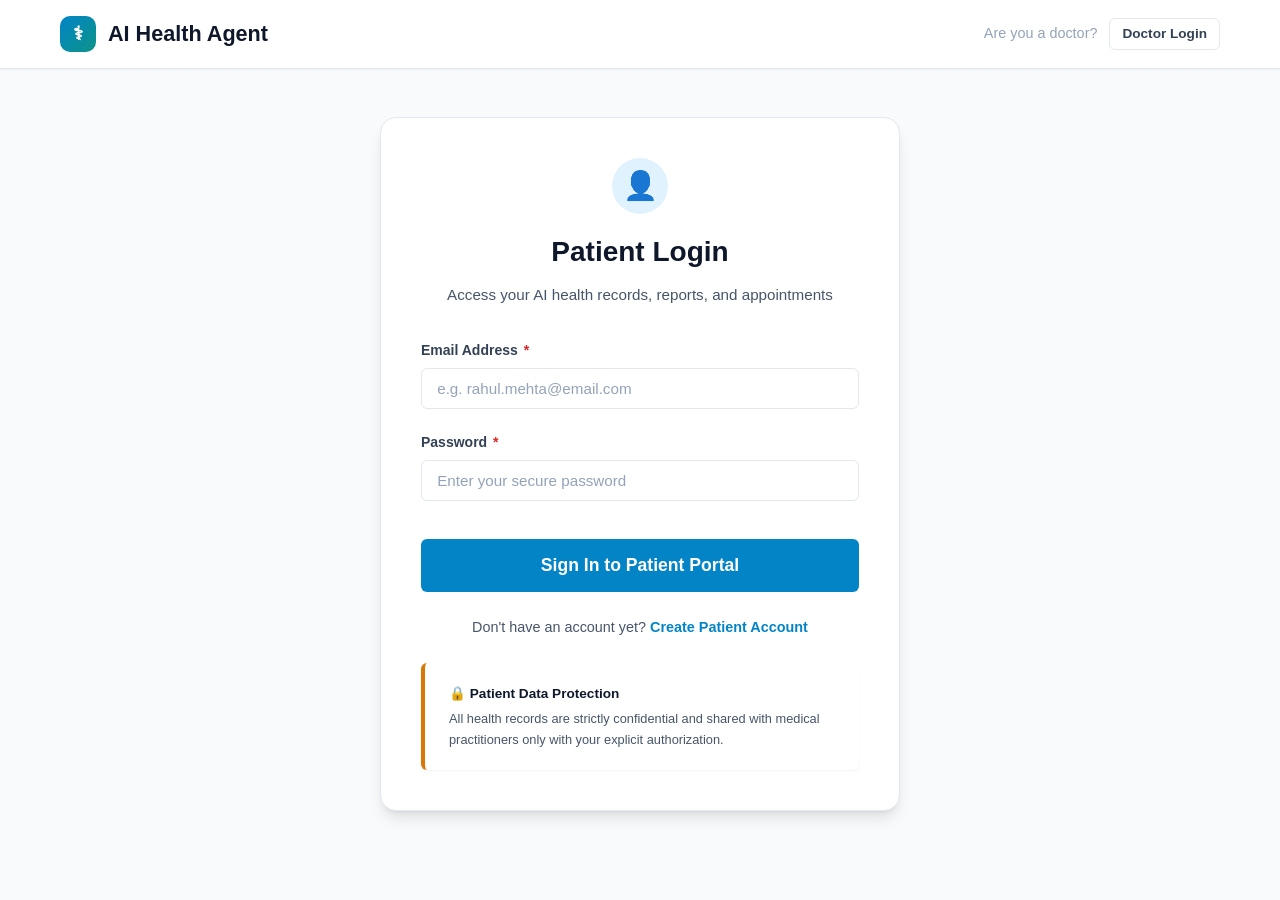
==== frontend/appointments.html @ 98cfba6a "Initial commit: Complete AI Health Agent with DigiLocker verification, Oracle SQL schema, Flask back" ====
<!DOCTYPE html>
<html lang="en">
<head>
  <meta charset="UTF-8">
  <meta name="viewport" content="width=device-width, initial-scale=1.0">
  <title>Appointments — AI Health Agent</title>
  <link rel="stylesheet" href="css/style.css">
  <link rel="stylesheet" href="css/dashboard.css">
  <link rel="stylesheet" href="css/forms.css">
</head>
<body>

  <header class="navbar">
    <div class="container nav-content">
      <a href="index.html" class="brand-logo">
        <div class="logo-icon">⚕</div>
        <span>AI Health Agent</span>
      </a>
      <nav>
        <ul class="nav-links">
          <li><a href="index.html" class="nav-link">Home</a></li>
          <li><a href="health-chat.html" class="nav-link">AI Health Chat</a></li>
          <li><a href="report-analysis.html" class="nav-link">Report Analysis</a></li>
          <li><a href="doctor-search.html" class="nav-link">Find Doctors</a></li>
          <li><a href="medicine-search.html" class="nav-link">Medicines</a></li>
        </ul>
      </nav>
      <div class="nav-actions" id="nav-actions">
        <!-- Rendered by auth.js -->
      </div>
    </div>
  </header>

  <main class="container" style="padding: 2.5rem 1.25rem; max-width:960px;">
    <div style="display:flex; justify-content:space-between; align-items:center; margin-bottom:2rem; flex-wrap:wrap; gap:1rem;">
      <div>
        <h1 style="font-size:2.25rem; font-weight:800; color:var(--dark);">
          My Medical Appointments
        </h1>
        <p style="color:var(--slate-600); font-size:1rem;">
          Track scheduled visits, statuses, and clinical notes
        </p>
      </div>
      <a href="doctor-search.html" class="btn btn-primary">
        + Book New Appointment
      </a>
    </div>

    <div class="panel">
      <div id="my-appointments-container">
        <p style="text-align:center; padding:2rem; color:var(--slate-400);">Loading your appointments...</p>
      </div>
    </div>
  </main>

  <script src="js/auth.js"></script>
  <script src="js/appointments.js"></script>
  <script>
    document.addEventListener("DOMContentLoaded", () => {
      if (!Auth.isAuthenticated()) {
        window.location.href = "patient-login.html";
        return;
      }
      Appointments.loadMyAppointments();
    });
  </script>
</body>
</html>
---- frontend/css/style.css ----
/* =============================================================================
   AI HEALTH AGENT — CORE DESIGN SYSTEM (style.css)
   Clean, accessible, medical-grade styling with responsive typography & colors
   ============================================================================= */

:root {
  --primary: #0284c7;         /* Clinical Blue */
  --primary-hover: #0369a1;
  --primary-light: #e0f2fe;
  --secondary: #0d9488;       /* Medical Teal */
  --secondary-hover: #0f766e;
  --secondary-light: #ccfbf1;
  --dark: #0f172a;            /* Slate Dark */
  --slate-700: #334155;
  --slate-600: #475569;
  --slate-400: #94a3b8;
  --slate-200: #e2e8f0;
  --slate-100: #f1f5f9;
  --slate-50: #f8fafc;
  --white: #ffffff;

  /* Status Colors */
  --success: #16a34a;
  --success-light: #dcfce7;
  --warning: #d97706;
  --warning-light: #fef3c7;
  --danger: #dc2626;          /* Emergency Red */
  --danger-light: #fee2e2;
  --info: #2563eb;
  --info-light: #dbeafe;

  /* DigiLocker Official Accent */
  --digilocker-blue: #003366;
  --digilocker-orange: #f26522;

  /* Fonts & Shadows */
  --font-main: -apple-system, BlinkMacSystemFont, "Segoe UI", Roboto, "Helvetica Neue", Arial, sans-serif;
  --shadow-sm: 0 1px 2px 0 rgb(0 0 0 / 0.05);
  --shadow-md: 0 4px 6px -1px rgb(0 0 0 / 0.1), 0 2px 4px -2px rgb(0 0 0 / 0.1);
  --shadow-lg: 0 10px 15px -3px rgb(0 0 0 / 0.1), 0 4px 6px -4px rgb(0 0 0 / 0.1);
  --radius-sm: 6px;
  --radius-md: 10px;
  --radius-lg: 16px;
  --radius-full: 9999px;
  --transition: all 0.2s ease-in-out;
}

*, *::before, *::after {
  box-sizing: border-box;
  margin: 0;
  padding: 0;
}

html {
  font-size: 16px;
  scroll-behavior: smooth;
}

body {
  font-family: var(--font-main);
  background-color: var(--slate-50);
  color: var(--slate-700);
  line-height: 1.6;
  min-height: 100vh;
  display: flex;
  flex-direction: column;
}

a {
  color: var(--primary);
  text-decoration: none;
  transition: var(--transition);
}
a:hover {
  color: var(--primary-hover);
  text-decoration: underline;
}

/* Container */
.container {
  width: 100%;
  max-width: 1200px;
  margin: 0 auto;
  padding: 0 1.25rem;
}

/* Top Emergency Notification Banner */
.emergency-banner {
  background-color: var(--danger);
  color: var(--white);
  padding: 0.6rem 1rem;
  font-size: 0.875rem;
  font-weight: 600;
  text-align: center;
  display: flex;
  align-items: center;
  justify-content: center;
  gap: 0.5rem;
}

/* Navbar */
.navbar {
  background-color: var(--white);
  border-bottom: 1px solid var(--slate-200);
  position: sticky;
  top: 0;
  z-index: 100;
  box-shadow: var(--shadow-sm);
}
.nav-content {
  display: flex;
  align-items: center;
  justify-content: space-between;
  height: 4.25rem;
}
.brand-logo {
  display: flex;
  align-items: center;
  gap: 0.75rem;
  font-size: 1.35rem;
  font-weight: 700;
  color: var(--dark);
  text-decoration: none;
}
.brand-logo:hover {
  text-decoration: none;
}
.logo-icon {
  width: 2.25rem;
  height: 2.25rem;
  background: linear-gradient(135deg, var(--primary), var(--secondary));
  color: var(--white);
  border-radius: var(--radius-md);
  display: flex;
  align-items: center;
  justify-content: center;
  font-size: 1.2rem;
  font-weight: 800;
}
.nav-links {
  display: flex;
  align-items: center;
  list-style: none;
  gap: 1.5rem;
}
.nav-link {
  color: var(--slate-600);
  font-weight: 500;
  font-size: 0.95rem;
  padding: 0.5rem 0.75rem;
  border-radius: var(--radius-sm);
}
.nav-link:hover, .nav-link.active {
  color: var(--primary);
  background-color: var(--primary-light);
  text-decoration: none;
}
.nav-actions {
  display: flex;
  align-items: center;
  gap: 0.75rem;
}

/* Mobile Toggle */
.mobile-toggle {
  display: none;
  background: none;
  border: none;
  font-size: 1.5rem;
  color: var(--dark);
  cursor: pointer;
}

/* Buttons */
.btn {
  display: inline-flex;
  align-items: center;
  justify-content: center;
  gap: 0.5rem;
  padding: 0.6rem 1.25rem;
  font-size: 0.95rem;
  font-weight: 600;
  border-radius: var(--radius-sm);
  border: 1px solid transparent;
  cursor: pointer;
  transition: var(--transition);
  text-decoration: none;
  line-height: 1.4;
}
.btn:hover {
  text-decoration: none;
}
.btn-primary {
  background-color: var(--primary);
  color: var(--white);
}
.btn-primary:hover {
  background-color: var(--primary-hover);
  color: var(--white);
}
.btn-secondary {
  background-color: var(--secondary);
  color: var(--white);
}
.btn-secondary:hover {
  background-color: var(--secondary-hover);
  color: var(--white);
}
.btn-outline {
  border-color: var(--slate-200);
  background-color: var(--white);
  color: var(--slate-700);
}
.btn-outline:hover {
  background-color: var(--slate-100);
  border-color: var(--slate-400);
}
.btn-outline-primary {
  border-color: var(--primary);
  color: var(--primary);
  background: transparent;
}
.btn-outline-primary:hover {
  background-color: var(--primary-light);
}
.btn-danger {
  background-color: var(--danger);
  color: var(--white);
}
.btn-danger:hover {
  background-color: #b91c1c;
}
.btn-sm {
  padding: 0.35rem 0.75rem;
  font-size: 0.85rem;
}
.btn-lg {
  padding: 0.85rem 1.75rem;
  font-size: 1.1rem;
}
.btn-block {
  width: 100%;
}

/* Hero Section */
.hero-section {
  padding: 4.5rem 0 3.5rem;
  background: linear-gradient(180deg, #f0f9ff 0%, var(--slate-50) 100%);
  text-align: center;
}
.hero-badge {
  display: inline-flex;
  align-items: center;
  gap: 0.5rem;
  background-color: var(--primary-light);
  color: var(--primary-hover);
  padding: 0.35rem 0.9rem;
  border-radius: var(--radius-full);
  font-size: 0.85rem;
  font-weight: 600;
  margin-bottom: 1.25rem;
}
.hero-title {
  font-size: 2.85rem;
  font-weight: 800;
  color: var(--dark);
  line-height: 1.2;
  margin-bottom: 1.25rem;
  letter-spacing: -0.02em;
}
.hero-title span {
  background: linear-gradient(135deg, var(--primary), var(--secondary));
  -webkit-background-clip: text;
  -webkit-text-fill-color: transparent;
}
.hero-subtitle {
  font-size: 1.2rem;
  color: var(--slate-600);
  max-width: 720px;
  margin: 0 auto 2.25rem;
}
.hero-ctas {
  display: flex;
  align-items: center;
  justify-content: center;
  gap: 1rem;
  flex-wrap: wrap;
}

/* Features Grid */
.features-section {
  padding: 4rem 0;
}
.section-header {
  text-align: center;
  max-width: 650px;
  margin: 0 auto 3rem;
}
.section-tag {
  color: var(--primary);
  font-weight: 700;
  font-size: 0.85rem;
  text-transform: uppercase;
  letter-spacing: 0.05em;
  margin-bottom: 0.5rem;
}
.section-title {
  font-size: 2.1rem;
  font-weight: 800;
  color: var(--dark);
  margin-bottom: 0.75rem;
}
.section-desc {
  color: var(--slate-600);
  font-size: 1.05rem;
}

.features-grid {
  display: grid;
  grid-template-columns: repeat(auto-fit, minmax(280px, 1fr));
  gap: 1.75rem;
}
.feature-card {
  background-color: var(--white);
  padding: 2rem;
  border-radius: var(--radius-lg);
  border: 1px solid var(--slate-200);
  box-shadow: var(--shadow-sm);
  transition: var(--transition);
}
.feature-card:hover {
  transform: translateY(-4px);
  box-shadow: var(--shadow-lg);
  border-color: var(--primary-light);
}
.feature-icon-wrapper {
  width: 3.5rem;
  height: 3.5rem;
  border-radius: var(--radius-md);
  display: flex;
  align-items: center;
  justify-content: center;
  font-size: 1.75rem;
  margin-bottom: 1.25rem;
}
.icon-blue { background-color: var(--primary-light); color: var(--primary); }
.icon-teal { background-color: var(--secondary-light); color: var(--secondary); }
.icon-amber { background-color: var(--warning-light); color: var(--warning); }
.icon-purple { background-color: #f3e8ff; color: #9333ea; }
.feature-title {
  font-size: 1.25rem;
  font-weight: 700;
  color: var(--dark);
  margin-bottom: 0.5rem;
}
.feature-desc {
  color: var(--slate-600);
  font-size: 0.95rem;
  line-height: 1.5;
}

/* Verification Banner Card */
.verification-spotlight {
  background: linear-gradient(135deg, #002b49 0%, #004d7a 100%);
  color: var(--white);
  border-radius: var(--radius-lg);
  padding: 3rem;
  margin: 3rem 0;
  display: flex;
  align-items: center;
  justify-content: space-between;
  gap: 2rem;
}
.spotlight-content {
  max-width: 650px;
}
.spotlight-badge {
  display: inline-flex;
  align-items: center;
  gap: 0.5rem;
  background-color: rgba(255, 255, 255, 0.15);
  color: #fed7aa;
  padding: 0.25rem 0.75rem;
  border-radius: var(--radius-full);
  font-size: 0.85rem;
  font-weight: 600;
  margin-bottom: 1rem;
}
.spotlight-title {
  font-size: 2rem;
  font-weight: 800;
  margin-bottom: 0.75rem;
}
.spotlight-desc {
  font-size: 1.05rem;
  color: #e2e8f0;
  line-height: 1.6;
}

/* Badges */
.badge {
  display: inline-flex;
  align-items: center;
  gap: 0.35rem;
  padding: 0.25rem 0.65rem;
  border-radius: var(--radius-full);
  font-size: 0.75rem;
  font-weight: 700;
  text-transform: uppercase;
  letter-spacing: 0.03em;
}
.badge-verified { background-color: var(--success-light); color: var(--success); }
.badge-pending { background-color: var(--warning-light); color: var(--warning); }
.badge-review { background-color: var(--info-light); color: var(--info); }
.badge-rejected { background-color: var(--danger-light); color: var(--danger); }
.badge-demo { background-color: #fef08a; color: #854d0e; }

/* Disclaimer Card */
.disclaimer-card {
  background-color: var(--white);
  border-left: 4px solid var(--warning);
  padding: 1.25rem 1.5rem;
  border-radius: var(--radius-sm);
  margin: 2rem 0;
  box-shadow: var(--shadow-sm);
}
.disclaimer-title {
  font-size: 1rem;
  font-weight: 700;
  color: var(--dark);
  margin-bottom: 0.25rem;
  display: flex;
  align-items: center;
  gap: 0.5rem;
}
.disclaimer-text {
  font-size: 0.875rem;
  color: var(--slate-600);
}

/* Footer */
.footer {
  margin-top: auto;
  background-color: var(--dark);
  color: var(--slate-400);
  padding: 3rem 0 1.5rem;
  border-top: 1px solid var(--slate-700);
  font-size: 0.9rem;
}
.footer-grid {
  display: grid;
  grid-template-columns: 2fr repeat(3, 1fr);
  gap: 2.5rem;
  margin-bottom: 2.5rem;
}
.footer-brand {
  color: var(--white);
  font-weight: 700;
  font-size: 1.25rem;
  margin-bottom: 0.75rem;
  display: flex;
  align-items: center;
  gap: 0.5rem;
}
.footer-text {
  font-size: 0.875rem;
  line-height: 1.6;
  max-width: 320px;
}
.footer-col-title {
  color: var(--white);
  font-weight: 600;
  font-size: 0.95rem;
  margin-bottom: 1rem;
}
.footer-links {
  list-style: none;
  display: flex;
  flex-direction: column;
  gap: 0.5rem;
}
.footer-links a {
  color: var(--slate-400);
}
.footer-links a:hover {
  color: var(--white);
  text-decoration: none;
}
.footer-bottom {
  border-top: 1px solid rgba(255, 255, 255, 0.1);
  padding-top: 1.5rem;
  display: flex;
  justify-content: space-between;
  align-items: center;
  font-size: 0.8rem;
}

/* Mobile Responsive */
@media (max-width: 900px) {
  .hero-title { font-size: 2.2rem; }
  .verification-spotlight { flex-direction: column; text-align: center; padding: 2rem; }
  .footer-grid { grid-template-columns: 1fr 1fr; }
  .nav-links { display: none; }
  .mobile-toggle { display: block; }
}
@media (max-width: 600px) {
  .hero-title { font-size: 1.85rem; }
  .footer-grid { grid-template-columns: 1fr; gap: 1.5rem; }
  .footer-bottom { flex-direction: column; gap: 0.75rem; text-align: center; }
}
---- frontend/css/dashboard.css ----
/* =============================================================================
   AI HEALTH AGENT — DASHBOARD DESIGN (dashboard.css)
   ============================================================================= */

.dashboard-layout {
  display: flex;
  min-height: calc(100vh - 4.25rem - 60px);
}

/* Dashboard Sidebar */
.dashboard-sidebar {
  width: 260px;
  background-color: var(--white);
  border-right: 1px solid var(--slate-200);
  padding: 1.5rem 0.75rem;
  display: flex;
  flex-direction: column;
  flex-shrink: 0;
}
.sidebar-user {
  padding: 0 0.75rem 1.25rem;
  margin-bottom: 1rem;
  border-bottom: 1px solid var(--slate-200);
}
.sidebar-user-name {
  font-weight: 700;
  font-size: 1rem;
  color: var(--dark);
}
.sidebar-user-role {
  font-size: 0.8rem;
  color: var(--slate-400);
  margin-top: 0.15rem;
  display: flex;
  align-items: center;
  gap: 0.35rem;
}

.sidebar-nav {
  list-style: none;
  display: flex;
  flex-direction: column;
  gap: 0.35rem;
  flex-grow: 1;
}
.sidebar-link {
  display: flex;
  align-items: center;
  gap: 0.75rem;
  padding: 0.7rem 0.85rem;
  color: var(--slate-600);
  border-radius: var(--radius-sm);
  font-size: 0.925rem;
  font-weight: 500;
  cursor: pointer;
  transition: var(--transition);
  text-decoration: none;
}
.sidebar-link:hover {
  background-color: var(--slate-100);
  color: var(--primary);
  text-decoration: none;
}
.sidebar-link.active {
  background-color: var(--primary-light);
  color: var(--primary);
  font-weight: 600;
}
.sidebar-icon {
  font-size: 1.2rem;
  width: 1.5rem;
  text-align: center;
}

/* Main Dashboard Content Area */
.dashboard-main {
  flex-grow: 1;
  padding: 2rem 2.25rem;
  background-color: var(--slate-50);
  overflow-y: auto;
}
.dashboard-header {
  display: flex;
  align-items: center;
  justify-content: space-between;
  margin-bottom: 2rem;
  flex-wrap: wrap;
  gap: 1rem;
}
.dashboard-title {
  font-size: 1.75rem;
  font-weight: 800;
  color: var(--dark);
}
.dashboard-subtitle {
  color: var(--slate-600);
  font-size: 0.95rem;
  margin-top: 0.2rem;
}

/* Dashboard Tabs */
.dashboard-tab-content {
  display: none;
}
.dashboard-tab-content.active {
  display: block;
  animation: fadeIn 0.25s ease-in;
}

@keyframes fadeIn {
  from { opacity: 0; transform: translateY(4px); }
  to { opacity: 1; transform: translateY(0); }
}

/* Stat Cards */
.stats-grid {
  display: grid;
  grid-template-columns: repeat(auto-fit, minmax(220px, 1fr));
  gap: 1.25rem;
  margin-bottom: 2rem;
}
.stat-card {
  background: var(--white);
  padding: 1.35rem 1.5rem;
  border-radius: var(--radius-md);
  border: 1px solid var(--slate-200);
  box-shadow: var(--shadow-sm);
  display: flex;
  align-items: center;
  justify-content: space-between;
}
.stat-label {
  font-size: 0.825rem;
  color: var(--slate-400);
  font-weight: 600;
  text-transform: uppercase;
  letter-spacing: 0.04em;
  margin-bottom: 0.25rem;
}
.stat-value {
  font-size: 1.75rem;
  font-weight: 800;
  color: var(--dark);
}
.stat-icon {
  width: 3rem;
  height: 3rem;
  border-radius: var(--radius-md);
  display: flex;
  align-items: center;
  justify-content: center;
  font-size: 1.5rem;
}

/* Cards & Panels */
.panel {
  background: var(--white);
  border-radius: var(--radius-md);
  border: 1px solid var(--slate-200);
  box-shadow: var(--shadow-sm);
  padding: 1.75rem;
  margin-bottom: 1.75rem;
}
.panel-header {
  display: flex;
  align-items: center;
  justify-content: space-between;
  margin-bottom: 1.25rem;
  border-bottom: 1px solid var(--slate-100);
  padding-bottom: 0.85rem;
}
.panel-title {
  font-size: 1.2rem;
  font-weight: 700;
  color: var(--dark);
  display: flex;
  align-items: center;
  gap: 0.5rem;
}

/* Tables */
.table-responsive {
  width: 100%;
  overflow-x: auto;
}
.data-table {
  width: 100%;
  border-collapse: collapse;
  text-align: left;
  font-size: 0.9rem;
}
.data-table th {
  background-color: var(--slate-100);
  color: var(--slate-700);
  padding: 0.75rem 1rem;
  font-weight: 600;
  border-bottom: 1px solid var(--slate-200);
}
.data-table td {
  padding: 0.85rem 1rem;
  border-bottom: 1px solid var(--slate-100);
  vertical-align: middle;
}
.data-table tr:hover {
  background-color: var(--slate-50);
}

/* Verification Banner on Doctor Dashboard */
.doc-verify-banner {
  padding: 1.5rem 1.75rem;
  border-radius: var(--radius-md);
  margin-bottom: 2rem;
  display: flex;
  align-items: center;
  justify-content: space-between;
  gap: 1.5rem;
  flex-wrap: wrap;
}
.banner-verified {
  background-color: var(--success-light);
  border: 1px solid #86efac;
  color: #166534;
}
.banner-pending {
  background-color: var(--warning-light);
  border: 1px solid #fde68a;
  color: #92400e;
}
.banner-review {
  background-color: var(--info-light);
  border: 1px solid #93c5fd;
  color: #1e40af;
}
.banner-rejected {
  background-color: var(--danger-light);
  border: 1px solid #fca5a5;
  color: #991b1b;
}

/* Chat Assistant Widget & Interface */
.chat-container {
  display: flex;
  flex-direction: column;
  height: 600px;
  background: var(--white);
  border-radius: var(--radius-md);
  border: 1px solid var(--slate-200);
  overflow: hidden;
}
.chat-header {
  padding: 1rem 1.25rem;
  background-color: var(--white);
  border-bottom: 1px solid var(--slate-200);
  display: flex;
  align-items: center;
  justify-content: space-between;
}
.chat-messages {
  flex-grow: 1;
  padding: 1.5rem;
  overflow-y: auto;
  display: flex;
  flex-direction: column;
  gap: 1.25rem;
  background-color: #fafbfc;
}
.chat-msg {
  display: flex;
  gap: 0.75rem;
  max-width: 82%;
}
.chat-msg.patient {
  align-self: flex-end;
  flex-direction: row-reverse;
}
.chat-msg.ai, .chat-msg.doctor {
  align-self: flex-start;
}
.chat-avatar {
  width: 2.25rem;
  height: 2.25rem;
  border-radius: var(--radius-full);
  display: flex;
  align-items: center;
  justify-content: center;
  font-weight: 700;
  font-size: 0.85rem;
  flex-shrink: 0;
}
.avatar-ai { background-color: var(--primary); color: var(--white); }
.avatar-patient { background-color: var(--secondary); color: var(--white); }
.avatar-doctor { background-color: #7c3aed; color: var(--white); }

.chat-bubble {
  padding: 0.9rem 1.15rem;
  border-radius: var(--radius-md);
  font-size: 0.925rem;
  line-height: 1.55;
  box-shadow: var(--shadow-sm);
}
.patient .chat-bubble {
  background-color: var(--primary);
  color: var(--white);
  border-bottom-right-radius: 2px;
}
.ai .chat-bubble {
  background-color: var(--white);
  border: 1px solid var(--slate-200);
  color: var(--dark);
  border-bottom-left-radius: 2px;
}
.doctor .chat-bubble {
  background-color: #f5f3ff;
  border: 1px solid #ddd6fe;
  color: #4c1d95;
}
.chat-disclaimer {
  font-size: 0.75rem;
  color: var(--slate-400);
  margin-top: 0.4rem;
  border-top: 1px solid var(--slate-100);
  padding-top: 0.35rem;
  font-style: italic;
}

.chat-quick-chips {
  padding: 0.6rem 1.25rem;
  background: var(--white);
  border-top: 1px solid var(--slate-100);
  display: flex;
  gap: 0.5rem;
  overflow-x: auto;
}
.quick-chip {
  padding: 0.3rem 0.75rem;
  background-color: var(--slate-100);
  border: 1px solid var(--slate-200);
  border-radius: var(--radius-full);
  font-size: 0.8rem;
  color: var(--slate-600);
  cursor: pointer;
  white-space: nowrap;
  transition: var(--transition);
}
.quick-chip:hover {
  background-color: var(--primary-light);
  border-color: var(--primary);
  color: var(--primary);
}

.chat-input-bar {
  padding: 1rem 1.25rem;
  background-color: var(--white);
  border-top: 1px solid var(--slate-200);
  display: flex;
  gap: 0.75rem;
}
.chat-input {
  flex-grow: 1;
  padding: 0.65rem 1rem;
  border: 1px solid var(--slate-200);
  border-radius: var(--radius-sm);
  outline: none;
  font-family: inherit;
  font-size: 0.95rem;
}
.chat-input:focus {
  border-color: var(--primary);
}

/* Modals */
.modal-overlay {
  display: none;
  position: fixed;
  inset: 0;
  background-color: rgba(15, 23, 42, 0.6);
  backdrop-filter: blur(4px);
  z-index: 1000;
  align-items: center;
  justify-content: center;
  padding: 1.25rem;
}
.modal-overlay.active {
  display: flex;
}
.modal-card {
  background: var(--white);
  border-radius: var(--radius-lg);
  max-width: 550px;
  width: 100%;
  max-height: 90vh;
  overflow-y: auto;
  box-shadow: var(--shadow-lg);
}
.modal-header {
  padding: 1.25rem 1.5rem;
  border-bottom: 1px solid var(--slate-200);
  display: flex;
  align-items: center;
  justify-content: space-between;
}
.modal-title {
  font-size: 1.2rem;
  font-weight: 700;
  color: var(--dark);
}
.modal-close {
  background: none;
  border: none;
  font-size: 1.5rem;
  color: var(--slate-400);
  cursor: pointer;
}
.modal-body {
  padding: 1.5rem;
}
.modal-footer {
  padding: 1rem 1.5rem;
  border-top: 1px solid var(--slate-200);
  display: flex;
  justify-content: flex-end;
  gap: 0.75rem;
}

/* Responsive Dashboard */
@media (max-width: 900px) {
  .dashboard-layout { flex-direction: column; }
  .dashboard-sidebar { width: 100%; border-right: none; border-bottom: 1px solid var(--slate-200); }
  .sidebar-nav { flex-direction: row; overflow-x: auto; padding-bottom: 0.5rem; }
  .dashboard-main { padding: 1.5rem 1rem; }
}
---- frontend/css/forms.css ----
/* =============================================================================
   AI HEALTH AGENT — FORMS & AUTH DESIGN (forms.css)
   ============================================================================= */

.auth-page {
  display: flex;
  align-items: center;
  justify-content: center;
  padding: 3rem 1.25rem;
  min-height: calc(100vh - 4.25rem - 60px);
}

.auth-card {
  background: var(--white);
  border-radius: var(--radius-lg);
  border: 1px solid var(--slate-200);
  box-shadow: var(--shadow-lg);
  width: 100%;
  max-width: 520px;
  padding: 2.5rem;
}

.auth-header {
  text-align: center;
  margin-bottom: 2rem;
}
.auth-icon-badge {
  width: 3.5rem;
  height: 3.5rem;
  border-radius: var(--radius-full);
  display: inline-flex;
  align-items: center;
  justify-content: center;
  font-size: 1.75rem;
  margin-bottom: 1rem;
}
.auth-title {
  font-size: 1.75rem;
  font-weight: 800;
  color: var(--dark);
  margin-bottom: 0.5rem;
}
.auth-subtitle {
  color: var(--slate-600);
  font-size: 0.95rem;
}

/* Form Groups */
.form-group {
  margin-bottom: 1.35rem;
}
.form-row {
  display: grid;
  grid-template-columns: 1fr 1fr;
  gap: 1rem;
}

.form-label {
  display: block;
  font-size: 0.875rem;
  font-weight: 600;
  color: var(--slate-700);
  margin-bottom: 0.4rem;
}
.form-label .required {
  color: var(--danger);
  margin-left: 2px;
}

.form-control {
  width: 100%;
  padding: 0.7rem 0.95rem;
  font-size: 0.95rem;
  font-family: inherit;
  color: var(--dark);
  background-color: var(--white);
  border: 1px solid var(--slate-200);
  border-radius: var(--radius-sm);
  outline: none;
  transition: var(--transition);
}
.form-control:focus {
  border-color: var(--primary);
  box-shadow: 0 0 0 3px rgba(2, 132, 199, 0.15);
}
.form-control::placeholder {
  color: var(--slate-400);
}
textarea.form-control {
  resize: vertical;
  min-height: 85px;
}

.form-help {
  font-size: 0.8rem;
  color: var(--slate-400);
  margin-top: 0.3rem;
}

/* Checkbox & Consent */
.checkbox-group {
  display: flex;
  align-items: flex-start;
  gap: 0.65rem;
  margin-bottom: 1.15rem;
}
.checkbox-group input[type="checkbox"] {
  width: 1.15rem;
  height: 1.15rem;
  accent-color: var(--primary);
  margin-top: 0.2rem;
  cursor: pointer;
}
.checkbox-label {
  font-size: 0.875rem;
  color: var(--slate-600);
  line-height: 1.45;
  cursor: pointer;
}

/* DigiLocker Official Verification Button */
.btn-digilocker {
  background: linear-gradient(135deg, #003366 0%, #002244 100%);
  color: var(--white);
  border: 1px solid #001a33;
  display: flex;
  align-items: center;
  justify-content: center;
  gap: 0.75rem;
  padding: 0.85rem 1.5rem;
  font-weight: 700;
  font-size: 1rem;
  border-radius: var(--radius-sm);
  box-shadow: 0 4px 6px -1px rgba(0, 51, 102, 0.2);
  transition: var(--transition);
  cursor: pointer;
  width: 100%;
}
.btn-digilocker:hover {
  background: linear-gradient(135deg, #004080 0%, #002b55 100%);
  box-shadow: 0 6px 12px -2px rgba(0, 51, 102, 0.3);
  color: var(--white);
  text-decoration: none;
}
.digilocker-emblem {
  background-color: var(--white);
  color: #003366;
  font-weight: 900;
  font-size: 0.85rem;
  padding: 0.2rem 0.45rem;
  border-radius: 4px;
}

/* Alerts */
.alert {
  padding: 0.85rem 1.15rem;
  border-radius: var(--radius-sm);
  font-size: 0.9rem;
  margin-bottom: 1.25rem;
  display: flex;
  align-items: flex-start;
  gap: 0.6rem;
  line-height: 1.45;
}
.alert-danger {
  background-color: var(--danger-light);
  border: 1px solid #fca5a5;
  color: #991b1b;
}
.alert-success {
  background-color: var(--success-light);
  border: 1px solid #86efac;
  color: #166534;
}
.alert-info {
  background-color: var(--info-light);
  border: 1px solid #93c5fd;
  color: #1e40af;
}
.alert-warning {
  background-color: var(--warning-light);
  border: 1px solid #fde68a;
  color: #92400e;
}

/* Drag and Drop File Upload Area */
.dropzone {
  border: 2px dashed var(--slate-200);
  background-color: var(--slate-50);
  border-radius: var(--radius-md);
  padding: 2.25rem 1.5rem;
  text-align: center;
  cursor: pointer;
  transition: var(--transition);
}
.dropzone:hover, .dropzone.dragover {
  border-color: var(--primary);
  background-color: var(--primary-light);
}
.dropzone-icon {
  font-size: 2.5rem;
  color: var(--primary);
  margin-bottom: 0.75rem;
}
.dropzone-title {
  font-size: 1rem;
  font-weight: 600;
  color: var(--dark);
  margin-bottom: 0.25rem;
}
.dropzone-desc {
  font-size: 0.8rem;
  color: var(--slate-400);
}
.dropzone input[type="file"] {
  display: none;
}

/* Responsive */
@media (max-width: 600px) {
  .auth-card { padding: 1.75rem 1.25rem; }
  .form-row { grid-template-columns: 1fr; gap: 0; }
}
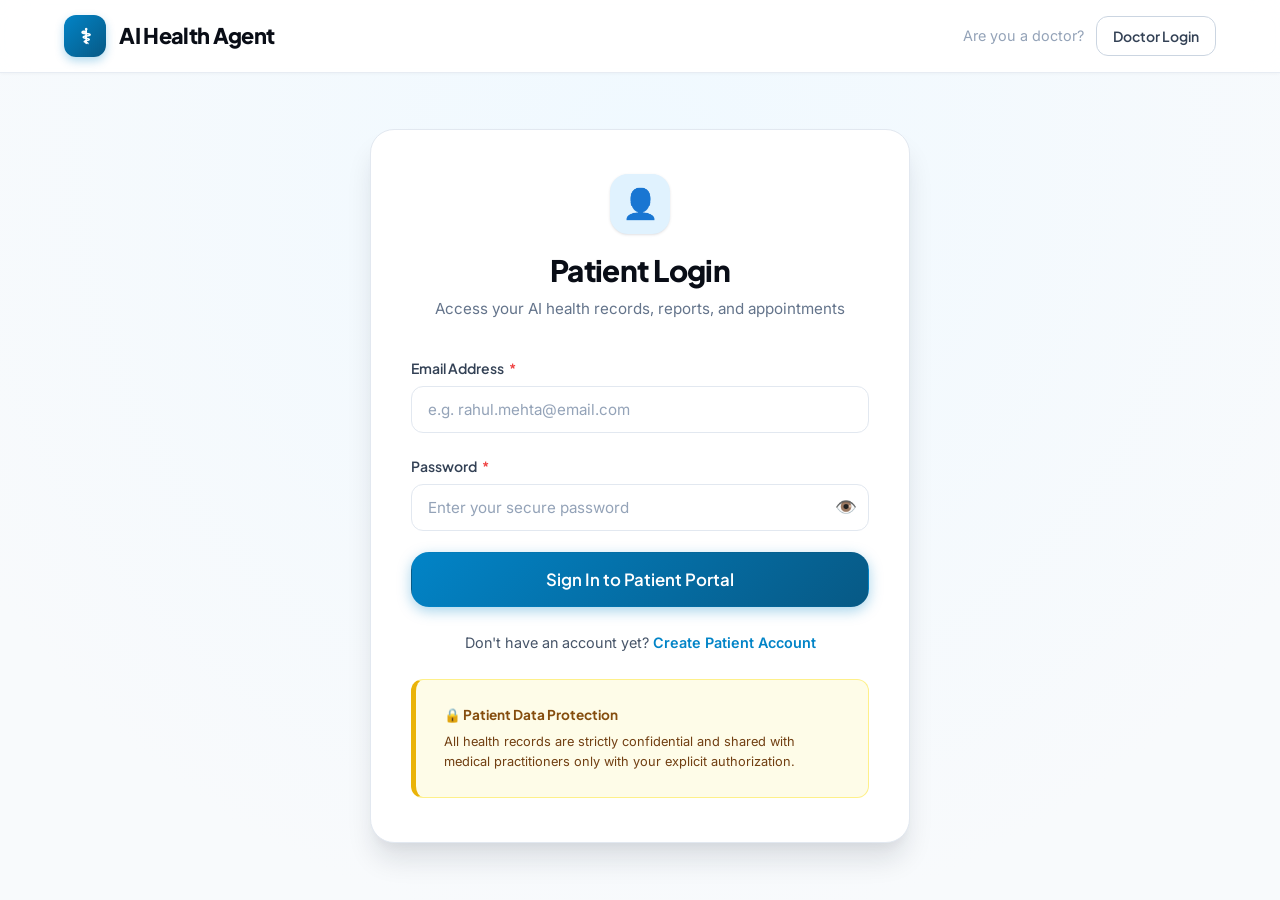
==== commit c6cc1711: "Replace video call with appointment consultation chat and connect Gemini AI to Dr. Priya" ====
--- a/frontend/appointments.html
+++ b/frontend/appointments.html
@@ -53,8 +53,8 @@
     </div>
   </main>
 
-  <script src="js/auth.js"></script>
-  <script src="js/appointments.js"></script>
+  <script src="js/auth.js?v=3.3"></script>
+  <script src="js/appointments.js?v=3.4"></script>
   <script>
     document.addEventListener("DOMContentLoaded", () => {
       if (!Auth.isAuthenticated()) {
--- a/frontend/css/style.css
+++ b/frontend/css/style.css
@@ -1,48 +1,75 @@
 /* =============================================================================
-   AI HEALTH AGENT — CORE DESIGN SYSTEM (style.css)
-   Clean, accessible, medical-grade styling with responsive typography & colors
+   AI HEALTH AGENT — HIGH-IMPACT CLINICAL DESIGN SYSTEM (style.css)
+   Clean, modern, accessible presentation-grade styling with Plus Jakarta Sans & Inter
    ============================================================================= */
 
+@import url('https://fonts.googleapis.com/css2?family=Plus+Jakarta+Sans:wght@400;500;600;700;800&family=Inter:wght@400;500;600;700&display=swap');
+
 :root {
-  --primary: #0284c7;         /* Clinical Blue */
+  /* Color Palette */
+  --primary: #0284c7;            /* Ocean Clinical Blue */
   --primary-hover: #0369a1;
   --primary-light: #e0f2fe;
-  --secondary: #0d9488;       /* Medical Teal */
+  --primary-gradient: linear-gradient(135deg, #0284c7 0%, #075985 100%);
+  --secondary: #0d9488;          /* Medical Teal */
   --secondary-hover: #0f766e;
   --secondary-light: #ccfbf1;
-  --dark: #0f172a;            /* Slate Dark */
+  --secondary-gradient: linear-gradient(135deg, #0d9488 0%, #115e59 100%);
+
+  /* Neutrals */
+  --dark: #090d16;
+  --dark-surface: #0f172a;
+  --slate-900: #0f172a;
+  --slate-800: #1e293b;
   --slate-700: #334155;
   --slate-600: #475569;
+  --slate-500: #64748b;
   --slate-400: #94a3b8;
+  --slate-300: #cbd5e1;
   --slate-200: #e2e8f0;
   --slate-100: #f1f5f9;
   --slate-50: #f8fafc;
   --white: #ffffff;
 
   /* Status Colors */
-  --success: #16a34a;
-  --success-light: #dcfce7;
-  --warning: #d97706;
+  --success: #10b981;
+  --success-light: #d1fae5;
+  --success-dark: #047857;
+  --warning: #f59e0b;
   --warning-light: #fef3c7;
-  --danger: #dc2626;          /* Emergency Red */
+  --warning-dark: #b45309;
+  --danger: #ef4444;             /* Emergency Red */
   --danger-light: #fee2e2;
-  --info: #2563eb;
+  --danger-dark: #b91c1c;
+  --info: #3b82f6;
   --info-light: #dbeafe;
 
-  /* DigiLocker Official Accent */
+  /* DigiLocker Official Accents */
   --digilocker-blue: #003366;
   --digilocker-orange: #f26522;
-
-  /* Fonts & Shadows */
-  --font-main: -apple-system, BlinkMacSystemFont, "Segoe UI", Roboto, "Helvetica Neue", Arial, sans-serif;
-  --shadow-sm: 0 1px 2px 0 rgb(0 0 0 / 0.05);
-  --shadow-md: 0 4px 6px -1px rgb(0 0 0 / 0.1), 0 2px 4px -2px rgb(0 0 0 / 0.1);
-  --shadow-lg: 0 10px 15px -3px rgb(0 0 0 / 0.1), 0 4px 6px -4px rgb(0 0 0 / 0.1);
-  --radius-sm: 6px;
-  --radius-md: 10px;
-  --radius-lg: 16px;
+  --digilocker-gradient: linear-gradient(135deg, #003366 0%, #001f3f 100%);
+
+  /* Typography */
+  --font-heading: 'Plus Jakarta Sans', -apple-system, BlinkMacSystemFont, "Segoe UI", Roboto, sans-serif;
+  --font-main: 'Inter', -apple-system, BlinkMacSystemFont, "Segoe UI", Roboto, sans-serif;
+
+  /* Elevation Shadows */
+  --shadow-xs: 0 1px 2px 0 rgba(16, 24, 40, 0.05);
+  --shadow-sm: 0 1px 3px 0 rgba(16, 24, 40, 0.1), 0 1px 2px -1px rgba(16, 24, 40, 0.1);
+  --shadow-md: 0 4px 8px -2px rgba(16, 24, 40, 0.1), 0 2px 4px -2px rgba(16, 24, 40, 0.06);
+  --shadow-lg: 0 12px 20px -4px rgba(16, 24, 40, 0.08), 0 4px 6px -2px rgba(16, 24, 40, 0.03);
+  --shadow-xl: 0 20px 28px -4px rgba(16, 24, 40, 0.12), 0 8px 10px -4px rgba(16, 24, 40, 0.04);
+  --shadow-glow: 0 0 25px rgba(2, 132, 199, 0.25);
+  --shadow-success-glow: 0 0 20px rgba(16, 185, 129, 0.25);
+
+  /* Borders & Radius */
+  --radius-xs: 4px;
+  --radius-sm: 8px;
+  --radius-md: 12px;
+  --radius-lg: 18px;
+  --radius-xl: 24px;
   --radius-full: 9999px;
-  --transition: all 0.2s ease-in-out;
+  --transition: all 0.25s cubic-bezier(0.16, 1, 0.3, 1);
 }
 
 *, *::before, *::after {
@@ -64,6 +91,15 @@
   min-height: 100vh;
   display: flex;
   flex-direction: column;
+  -webkit-font-smoothing: antialiased;
+}
+
+h1, h2, h3, h4, h5, h6 {
+  font-family: var(--font-heading);
+  color: var(--dark);
+  font-weight: 700;
+  letter-spacing: -0.02em;
+  line-height: 1.25;
 }
 
 a {
@@ -73,211 +109,315 @@
 }
 a:hover {
   color: var(--primary-hover);
-  text-decoration: underline;
 }
 
 /* Container */
 .container {
   width: 100%;
   max-width: 1200px;
-  margin: 0 auto;
-  padding: 0 1.25rem;
-}
-
-/* Top Emergency Notification Banner */
+  margin-left: auto;
+  margin-right: auto;
+  padding-left: 1.5rem;
+  padding-right: 1.5rem;
+}
+
+/* Emergency Warning Banner */
 .emergency-banner {
-  background-color: var(--danger);
-  color: var(--white);
-  padding: 0.6rem 1rem;
-  font-size: 0.875rem;
+  background: linear-gradient(90deg, #991b1b 0%, #b91c1c 50%, #991b1b 100%);
+  color: #fff;
+  font-size: 0.85rem;
   font-weight: 600;
+  padding: 0.65rem 1rem;
   text-align: center;
-  display: flex;
+  letter-spacing: 0.02em;
+  display: flex;
+  align-items: center;
+  justify-content: center;
+  gap: 0.6rem;
+  box-shadow: 0 2px 4px rgba(185, 28, 28, 0.25);
+  position: relative;
+  z-index: 100;
+}
+.emergency-banner span.pulse-dot {
+  width: 8px;
+  height: 8px;
+  border-radius: 50%;
+  background: #fca5a5;
+  box-shadow: 0 0 8px #fff;
+  animation: pulse-emergency 1.5s infinite;
+}
+@keyframes pulse-emergency {
+  0%, 100% { opacity: 1; transform: scale(1); }
+  50% { opacity: 0.4; transform: scale(0.85); }
+}
+
+/* Glassmorphic Navbar */
+.navbar {
+  position: sticky;
+  top: 0;
+  z-index: 90;
+  background: rgba(255, 255, 255, 0.88);
+  backdrop-filter: blur(16px);
+  -webkit-backdrop-filter: blur(16px);
+  border-bottom: 1px solid rgba(226, 232, 240, 0.8);
+  box-shadow: 0 1px 3px rgba(0, 0, 0, 0.03);
+  transition: var(--transition);
+}
+.nav-content {
+  display: flex;
+  align-items: center;
+  justify-content: space-between;
+  height: 4.5rem;
+}
+.brand-logo {
+  display: flex;
+  align-items: center;
+  gap: 0.85rem;
+  font-family: var(--font-heading);
+  font-size: 1.35rem;
+  font-weight: 800;
+  color: var(--dark);
+  text-decoration: none;
+  letter-spacing: -0.03em;
+}
+.brand-logo:hover {
+  text-decoration: none;
+  color: var(--dark);
+}
+.logo-icon {
+  width: 2.6rem;
+  height: 2.6rem;
+  background: var(--primary-gradient);
+  color: #fff;
+  border-radius: var(--radius-md);
+  display: flex;
+  align-items: center;
+  justify-content: center;
+  font-size: 1.3rem;
+  font-weight: bold;
+  box-shadow: 0 4px 10px rgba(2, 132, 199, 0.3);
+  transition: var(--transition);
+}
+.brand-logo:hover .logo-icon {
+  transform: rotate(6deg) scale(1.05);
+}
+
+.nav-links {
+  display: flex;
+  list-style: none;
+  gap: 1.75rem;
+  align-items: center;
+}
+.nav-link {
+  font-size: 0.95rem;
+  font-weight: 500;
+  color: var(--slate-600);
+  transition: var(--transition);
+  position: relative;
+  padding: 0.5rem 0.2rem;
+}
+.nav-link:hover {
+  color: var(--primary);
+  text-decoration: none;
+}
+.nav-link.active {
+  color: var(--primary);
+  font-weight: 700;
+}
+.nav-link.active::after {
+  content: '';
+  position: absolute;
+  bottom: 0;
+  left: 0;
+  right: 0;
+  height: 2.5px;
+  background: var(--primary);
+  border-radius: var(--radius-full);
+}
+
+.nav-actions {
+  display: flex;
+  align-items: center;
+  gap: 0.75rem;
+}
+
+/* Modern Interactive Buttons */
+.btn {
+  display: inline-flex;
   align-items: center;
   justify-content: center;
   gap: 0.5rem;
-}
-
-/* Navbar */
-.navbar {
-  background-color: var(--white);
-  border-bottom: 1px solid var(--slate-200);
-  position: sticky;
-  top: 0;
-  z-index: 100;
-  box-shadow: var(--shadow-sm);
-}
-.nav-content {
-  display: flex;
-  align-items: center;
-  justify-content: space-between;
-  height: 4.25rem;
-}
-.brand-logo {
-  display: flex;
-  align-items: center;
-  gap: 0.75rem;
-  font-size: 1.35rem;
-  font-weight: 700;
-  color: var(--dark);
-  text-decoration: none;
-}
-.brand-logo:hover {
-  text-decoration: none;
-}
-.logo-icon {
-  width: 2.25rem;
-  height: 2.25rem;
-  background: linear-gradient(135deg, var(--primary), var(--secondary));
-  color: var(--white);
+  font-family: var(--font-heading);
+  font-weight: 600;
   border-radius: var(--radius-md);
-  display: flex;
-  align-items: center;
-  justify-content: center;
-  font-size: 1.2rem;
-  font-weight: 800;
-}
-.nav-links {
-  display: flex;
-  align-items: center;
-  list-style: none;
-  gap: 1.5rem;
-}
-.nav-link {
-  color: var(--slate-600);
-  font-weight: 500;
-  font-size: 0.95rem;
-  padding: 0.5rem 0.75rem;
-  border-radius: var(--radius-sm);
-}
-.nav-link:hover, .nav-link.active {
-  color: var(--primary);
-  background-color: var(--primary-light);
-  text-decoration: none;
-}
-.nav-actions {
-  display: flex;
-  align-items: center;
-  gap: 0.75rem;
-}
-
-/* Mobile Toggle */
-.mobile-toggle {
-  display: none;
-  background: none;
-  border: none;
-  font-size: 1.5rem;
-  color: var(--dark);
-  cursor: pointer;
-}
-
-/* Buttons */
-.btn {
-  display: inline-flex;
-  align-items: center;
-  justify-content: center;
-  gap: 0.5rem;
-  padding: 0.6rem 1.25rem;
-  font-size: 0.95rem;
-  font-weight: 600;
-  border-radius: var(--radius-sm);
   border: 1px solid transparent;
   cursor: pointer;
   transition: var(--transition);
+  white-space: nowrap;
   text-decoration: none;
-  line-height: 1.4;
 }
 .btn:hover {
   text-decoration: none;
-}
+  transform: translateY(-2px);
+}
+.btn:active {
+  transform: translateY(0);
+}
+
+.btn-block {
+  display: flex;
+  width: 100%;
+  max-width: 100%;
+  white-space: normal;
+  text-align: center;
+  word-break: break-word;
+  box-sizing: border-box;
+  justify-content: center;
+  line-height: 1.35;
+}
+
+.btn-sm {
+  padding: 0.5rem 1rem;
+  font-size: 0.875rem;
+}
+.btn-md {
+  padding: 0.75rem 1.4rem;
+  font-size: 0.95rem;
+}
+.btn-lg {
+  padding: 0.95rem 1.85rem;
+  font-size: 1.05rem;
+  border-radius: var(--radius-lg);
+}
+
 .btn-primary {
-  background-color: var(--primary);
-  color: var(--white);
+  background: var(--primary-gradient);
+  color: #fff;
+  box-shadow: 0 4px 14px rgba(2, 132, 199, 0.35);
 }
 .btn-primary:hover {
-  background-color: var(--primary-hover);
-  color: var(--white);
-}
+  box-shadow: 0 6px 20px rgba(2, 132, 199, 0.45);
+  color: #fff;
+}
+
 .btn-secondary {
-  background-color: var(--secondary);
-  color: var(--white);
+  background: var(--secondary-gradient);
+  color: #fff;
+  box-shadow: 0 4px 14px rgba(13, 148, 136, 0.3);
 }
 .btn-secondary:hover {
-  background-color: var(--secondary-hover);
-  color: var(--white);
-}
+  box-shadow: 0 6px 20px rgba(13, 148, 136, 0.4);
+  color: #fff;
+}
+
 .btn-outline {
-  border-color: var(--slate-200);
-  background-color: var(--white);
+  background: transparent;
+  border-color: var(--slate-300);
   color: var(--slate-700);
 }
 .btn-outline:hover {
-  background-color: var(--slate-100);
+  background: var(--slate-100);
   border-color: var(--slate-400);
-}
-.btn-outline-primary {
-  border-color: var(--primary);
-  color: var(--primary);
-  background: transparent;
-}
-.btn-outline-primary:hover {
-  background-color: var(--primary-light);
-}
+  color: var(--dark);
+}
+
 .btn-danger {
-  background-color: var(--danger);
-  color: var(--white);
+  background: linear-gradient(135deg, #ef4444 0%, #b91c1c 100%);
+  color: #fff;
+  box-shadow: 0 4px 12px rgba(239, 68, 68, 0.3);
 }
 .btn-danger:hover {
-  background-color: #b91c1c;
-}
-.btn-sm {
-  padding: 0.35rem 0.75rem;
-  font-size: 0.85rem;
-}
-.btn-lg {
-  padding: 0.85rem 1.75rem;
-  font-size: 1.1rem;
-}
-.btn-block {
-  width: 100%;
-}
-
-/* Hero Section */
+  color: #fff;
+  box-shadow: 0 6px 16px rgba(239, 68, 68, 0.45);
+}
+
+.btn-digilocker {
+  background: var(--digilocker-gradient);
+  color: #fff;
+  border: 1px solid rgba(255, 255, 255, 0.15);
+  box-shadow: 0 4px 16px rgba(0, 51, 102, 0.35);
+  display: inline-flex;
+  align-items: center;
+  gap: 0.65rem;
+  font-weight: 700;
+  border-radius: var(--radius-md);
+  padding: 0.85rem 1.5rem;
+  transition: var(--transition);
+}
+.btn-digilocker:hover {
+  background: linear-gradient(135deg, #004080 0%, #00264d 100%);
+  color: #fff;
+  box-shadow: 0 6px 22px rgba(0, 51, 102, 0.5);
+  transform: translateY(-2px);
+  text-decoration: none;
+}
+.digilocker-emblem {
+  background: var(--digilocker-orange);
+  color: #fff;
+  font-weight: 900;
+  font-size: 0.75rem;
+  letter-spacing: 0.05em;
+  padding: 0.2rem 0.45rem;
+  border-radius: var(--radius-xs);
+  display: inline-flex;
+  align-items: center;
+  justify-content: center;
+}
+
+/* =============================================================================
+   HERO SECTION
+   ============================================================================= */
 .hero-section {
-  padding: 4.5rem 0 3.5rem;
-  background: linear-gradient(180deg, #f0f9ff 0%, var(--slate-50) 100%);
+  position: relative;
+  padding: 5.5rem 0 4rem;
+  background: radial-gradient(circle at 50% 0%, #f0f9ff 0%, #f8fafc 70%);
+  border-bottom: 1px solid var(--slate-200);
+  overflow: hidden;
   text-align: center;
+}
+.hero-section::before {
+  content: '';
+  position: absolute;
+  top: -100px;
+  left: 50%;
+  transform: translateX(-50%);
+  width: 800px;
+  height: 350px;
+  background: radial-gradient(ellipse at center, rgba(2, 132, 199, 0.12) 0%, rgba(255, 255, 255, 0) 70%);
+  pointer-events: none;
 }
 .hero-badge {
   display: inline-flex;
   align-items: center;
   gap: 0.5rem;
-  background-color: var(--primary-light);
-  color: var(--primary-hover);
-  padding: 0.35rem 0.9rem;
+  padding: 0.45rem 1.15rem;
+  background: #e0f2fe;
+  color: #0369a1;
+  border: 1px solid #bae6fd;
   border-radius: var(--radius-full);
-  font-size: 0.85rem;
-  font-weight: 600;
-  margin-bottom: 1.25rem;
+  font-size: 0.875rem;
+  font-weight: 700;
+  margin-bottom: 1.75rem;
+  box-shadow: 0 2px 8px rgba(2, 132, 199, 0.12);
 }
 .hero-title {
-  font-size: 2.85rem;
+  font-size: 3.25rem;
   font-weight: 800;
+  line-height: 1.15;
   color: var(--dark);
-  line-height: 1.2;
-  margin-bottom: 1.25rem;
-  letter-spacing: -0.02em;
+  margin-bottom: 1.5rem;
 }
 .hero-title span {
-  background: linear-gradient(135deg, var(--primary), var(--secondary));
+  background: linear-gradient(135deg, #0284c7 0%, #0d9488 100%);
   -webkit-background-clip: text;
   -webkit-text-fill-color: transparent;
 }
 .hero-subtitle {
-  font-size: 1.2rem;
+  max-width: 760px;
+  margin: 0 auto 2.5rem;
+  font-size: 1.18rem;
   color: var(--slate-600);
-  max-width: 720px;
-  margin: 0 auto 2.25rem;
+  line-height: 1.7;
 }
 .hero-ctas {
   display: flex;
@@ -287,51 +427,160 @@
   flex-wrap: wrap;
 }
 
-/* Features Grid */
+/* =============================================================================
+   STATS METRICS COUNTER BAR (Presentation Feature)
+   ============================================================================= */
+.stats-banner {
+  background: var(--white);
+  border: 1px solid var(--slate-200);
+  border-radius: var(--radius-xl);
+  padding: 1.75rem 2rem;
+  margin: -2.5rem auto 3.5rem;
+  max-width: 1100px;
+  box-shadow: var(--shadow-lg);
+  display: grid;
+  grid-template-columns: repeat(4, 1fr);
+  gap: 1.5rem;
+  position: relative;
+  z-index: 10;
+}
+.stat-item {
+  text-align: center;
+  position: relative;
+}
+.stat-item:not(:last-child)::after {
+  content: '';
+  position: absolute;
+  right: -0.75rem;
+  top: 15%;
+  height: 70%;
+  width: 1px;
+  background-color: var(--slate-200);
+}
+.stat-number {
+  font-family: var(--font-heading);
+  font-size: 2.1rem;
+  font-weight: 800;
+  color: var(--primary);
+  line-height: 1.2;
+}
+.stat-label {
+  font-size: 0.85rem;
+  font-weight: 600;
+  color: var(--slate-500);
+  margin-top: 0.25rem;
+  text-transform: uppercase;
+  letter-spacing: 0.04em;
+}
+
+/* =============================================================================
+   DIGILOCKER SPOTLIGHT
+   ============================================================================= */
+.verification-spotlight {
+  background: linear-gradient(135deg, #001f3f 0%, #003366 60%, #004d80 100%);
+  color: #fff;
+  border-radius: var(--radius-xl);
+  padding: 3rem;
+  margin: 2.5rem 0;
+  display: flex;
+  align-items: center;
+  justify-content: space-between;
+  gap: 2.5rem;
+  box-shadow: 0 15px 35px rgba(0, 31, 63, 0.25);
+  position: relative;
+  overflow: hidden;
+}
+.verification-spotlight::before {
+  content: '';
+  position: absolute;
+  right: -80px;
+  bottom: -80px;
+  width: 320px;
+  height: 320px;
+  border-radius: 50%;
+  background: radial-gradient(circle, rgba(242, 101, 34, 0.25) 0%, transparent 70%);
+  pointer-events: none;
+}
+.spotlight-content {
+  max-width: 680px;
+}
+.spotlight-badge {
+  display: inline-flex;
+  align-items: center;
+  gap: 0.4rem;
+  background: rgba(255, 255, 255, 0.15);
+  border: 1px solid rgba(255, 255, 255, 0.25);
+  color: #fff;
+  font-size: 0.8rem;
+  font-weight: 700;
+  padding: 0.35rem 0.85rem;
+  border-radius: var(--radius-full);
+  margin-bottom: 1rem;
+  letter-spacing: 0.05em;
+  text-transform: uppercase;
+}
+.spotlight-title {
+  color: #fff;
+  font-size: 2rem;
+  font-weight: 800;
+  margin-bottom: 0.85rem;
+}
+.spotlight-desc {
+  color: #e2e8f0;
+  font-size: 1.05rem;
+  line-height: 1.7;
+}
+
+/* =============================================================================
+   FEATURES GRID
+   ============================================================================= */
 .features-section {
-  padding: 4rem 0;
+  padding: 4.5rem 0;
 }
 .section-header {
   text-align: center;
-  max-width: 650px;
-  margin: 0 auto 3rem;
+  max-width: 720px;
+  margin: 0 auto 3.5rem;
 }
 .section-tag {
+  display: inline-block;
+  font-family: var(--font-heading);
+  font-size: 0.85rem;
+  font-weight: 700;
   color: var(--primary);
-  font-weight: 700;
-  font-size: 0.85rem;
   text-transform: uppercase;
-  letter-spacing: 0.05em;
+  letter-spacing: 0.08em;
   margin-bottom: 0.5rem;
 }
 .section-title {
-  font-size: 2.1rem;
-  font-weight: 800;
-  color: var(--dark);
-  margin-bottom: 0.75rem;
+  font-size: 2.35rem;
+  margin-bottom: 0.85rem;
 }
 .section-desc {
   color: var(--slate-600);
-  font-size: 1.05rem;
+  font-size: 1.1rem;
 }
 
 .features-grid {
   display: grid;
-  grid-template-columns: repeat(auto-fit, minmax(280px, 1fr));
-  gap: 1.75rem;
+  grid-template-columns: repeat(auto-fit, minmax(270px, 1fr));
+  gap: 2rem;
+  margin-bottom: 3rem;
 }
 .feature-card {
-  background-color: var(--white);
-  padding: 2rem;
+  background: var(--white);
   border-radius: var(--radius-lg);
   border: 1px solid var(--slate-200);
+  padding: 2.25rem 2rem;
   box-shadow: var(--shadow-sm);
   transition: var(--transition);
+  display: flex;
+  flex-direction: column;
 }
 .feature-card:hover {
-  transform: translateY(-4px);
-  box-shadow: var(--shadow-lg);
-  border-color: var(--primary-light);
+  transform: translateY(-6px);
+  border-color: #bae6fd;
+  box-shadow: var(--shadow-xl), var(--shadow-glow);
 }
 .feature-icon-wrapper {
   width: 3.5rem;
@@ -341,170 +590,180 @@
   align-items: center;
   justify-content: center;
   font-size: 1.75rem;
-  margin-bottom: 1.25rem;
-}
-.icon-blue { background-color: var(--primary-light); color: var(--primary); }
-.icon-teal { background-color: var(--secondary-light); color: var(--secondary); }
-.icon-amber { background-color: var(--warning-light); color: var(--warning); }
-.icon-purple { background-color: #f3e8ff; color: #9333ea; }
+  margin-bottom: 1.35rem;
+}
+.icon-blue { background: #e0f2fe; color: #0284c7; }
+.icon-teal { background: #ccfbf1; color: #0d9488; }
+.icon-amber { background: #fef3c7; color: #d97706; }
+.icon-purple { background: #f3e8ff; color: #9333ea; }
+
 .feature-title {
-  font-size: 1.25rem;
-  font-weight: 700;
-  color: var(--dark);
-  margin-bottom: 0.5rem;
+  font-size: 1.3rem;
+  margin-bottom: 0.75rem;
 }
 .feature-desc {
   color: var(--slate-600);
   font-size: 0.95rem;
-  line-height: 1.5;
-}
-
-/* Verification Banner Card */
-.verification-spotlight {
-  background: linear-gradient(135deg, #002b49 0%, #004d7a 100%);
-  color: var(--white);
-  border-radius: var(--radius-lg);
-  padding: 3rem;
-  margin: 3rem 0;
-  display: flex;
-  align-items: center;
-  justify-content: space-between;
-  gap: 2rem;
-}
-.spotlight-content {
-  max-width: 650px;
-}
-.spotlight-badge {
+  line-height: 1.65;
+  flex-grow: 1;
+}
+
+/* Medical Disclaimer Card */
+.disclaimer-card {
+  background: #fefce8;
+  border: 1px solid #fef08a;
+  border-left: 5px solid #eab308;
+  border-radius: var(--radius-md);
+  padding: 1.5rem 1.75rem;
+  margin-top: 2rem;
+}
+.disclaimer-title {
+  font-family: var(--font-heading);
+  font-weight: 700;
+  color: #854d0e;
+  font-size: 1rem;
+  margin-bottom: 0.4rem;
+  display: flex;
+  align-items: center;
+  gap: 0.5rem;
+}
+.disclaimer-text {
+  font-size: 0.885rem;
+  color: #713f12;
+  line-height: 1.6;
+}
+
+/* =============================================================================
+   STATUS BADGES & PILLS
+   ============================================================================= */
+.status-pill {
   display: inline-flex;
   align-items: center;
-  gap: 0.5rem;
-  background-color: rgba(255, 255, 255, 0.15);
-  color: #fed7aa;
+  gap: 0.4rem;
   padding: 0.25rem 0.75rem;
   border-radius: var(--radius-full);
-  font-size: 0.85rem;
-  font-weight: 600;
-  margin-bottom: 1rem;
-}
-.spotlight-title {
-  font-size: 2rem;
-  font-weight: 800;
-  margin-bottom: 0.75rem;
-}
-.spotlight-desc {
-  font-size: 1.05rem;
-  color: #e2e8f0;
-  line-height: 1.6;
-}
-
-/* Badges */
-.badge {
-  display: inline-flex;
-  align-items: center;
-  gap: 0.35rem;
-  padding: 0.25rem 0.65rem;
-  border-radius: var(--radius-full);
-  font-size: 0.75rem;
-  font-weight: 700;
+  font-size: 0.785rem;
+  font-weight: 700;
+  letter-spacing: 0.02em;
   text-transform: uppercase;
-  letter-spacing: 0.03em;
-}
-.badge-verified { background-color: var(--success-light); color: var(--success); }
-.badge-pending { background-color: var(--warning-light); color: var(--warning); }
-.badge-review { background-color: var(--info-light); color: var(--info); }
-.badge-rejected { background-color: var(--danger-light); color: var(--danger); }
-.badge-demo { background-color: #fef08a; color: #854d0e; }
-
-/* Disclaimer Card */
-.disclaimer-card {
-  background-color: var(--white);
-  border-left: 4px solid var(--warning);
-  padding: 1.25rem 1.5rem;
-  border-radius: var(--radius-sm);
-  margin: 2rem 0;
-  box-shadow: var(--shadow-sm);
-}
-.disclaimer-title {
-  font-size: 1rem;
-  font-weight: 700;
-  color: var(--dark);
-  margin-bottom: 0.25rem;
-  display: flex;
-  align-items: center;
-  gap: 0.5rem;
-}
-.disclaimer-text {
-  font-size: 0.875rem;
-  color: var(--slate-600);
-}
-
-/* Footer */
+}
+.status-pill.verified {
+  background: var(--success-light);
+  color: var(--success-dark);
+  border: 1px solid #a7f3d0;
+}
+.status-pill.pending {
+  background: var(--warning-light);
+  color: var(--warning-dark);
+  border: 1px solid #fde68a;
+}
+.status-pill.rejected {
+  background: var(--danger-light);
+  color: var(--danger-dark);
+  border: 1px solid #fecaca;
+}
+.status-pill.review {
+  background: #f3e8ff;
+  color: #7e22ce;
+  border: 1px solid #e9d5ff;
+}
+
+/* Live Pulse Dot */
+.pulse-indicator {
+  width: 8px;
+  height: 8px;
+  border-radius: 50%;
+  display: inline-block;
+}
+.pulse-indicator.green {
+  background-color: var(--success);
+  box-shadow: 0 0 0 rgba(16, 185, 129, 0.4);
+  animation: pulse-green 2s infinite;
+}
+@keyframes pulse-green {
+  0% { box-shadow: 0 0 0 0 rgba(16, 185, 129, 0.7); }
+  70% { box-shadow: 0 0 0 8px rgba(16, 185, 129, 0); }
+  100% { box-shadow: 0 0 0 0 rgba(16, 185, 129, 0); }
+}
+
+/* =============================================================================
+   FOOTER
+   ============================================================================= */
 .footer {
   margin-top: auto;
-  background-color: var(--dark);
+  background: var(--dark-surface);
   color: var(--slate-400);
-  padding: 3rem 0 1.5rem;
-  border-top: 1px solid var(--slate-700);
-  font-size: 0.9rem;
+  padding: 4.5rem 0 2.5rem;
+  border-top: 1px solid #1e293b;
 }
 .footer-grid {
   display: grid;
   grid-template-columns: 2fr repeat(3, 1fr);
-  gap: 2.5rem;
-  margin-bottom: 2.5rem;
+  gap: 3rem;
+  margin-bottom: 3.5rem;
 }
 .footer-brand {
-  color: var(--white);
-  font-weight: 700;
-  font-size: 1.25rem;
-  margin-bottom: 0.75rem;
-  display: flex;
-  align-items: center;
-  gap: 0.5rem;
+  font-family: var(--font-heading);
+  font-size: 1.35rem;
+  font-weight: 800;
+  color: #fff;
+  margin-bottom: 1rem;
 }
 .footer-text {
-  font-size: 0.875rem;
-  line-height: 1.6;
+  font-size: 0.925rem;
+  line-height: 1.7;
   max-width: 320px;
 }
 .footer-col-title {
-  color: var(--white);
-  font-weight: 600;
+  color: #fff;
   font-size: 0.95rem;
-  margin-bottom: 1rem;
+  font-weight: 700;
+  letter-spacing: 0.05em;
+  text-transform: uppercase;
+  margin-bottom: 1.25rem;
 }
 .footer-links {
   list-style: none;
   display: flex;
   flex-direction: column;
-  gap: 0.5rem;
+  gap: 0.75rem;
 }
 .footer-links a {
   color: var(--slate-400);
+  font-size: 0.9rem;
+  transition: var(--transition);
 }
 .footer-links a:hover {
-  color: var(--white);
+  color: #fff;
   text-decoration: none;
+  padding-left: 4px;
 }
 .footer-bottom {
-  border-top: 1px solid rgba(255, 255, 255, 0.1);
-  padding-top: 1.5rem;
-  display: flex;
+  padding-top: 2rem;
+  border-top: 1px solid #1e293b;
+  display: flex;
+  align-items: center;
   justify-content: space-between;
-  align-items: center;
-  font-size: 0.8rem;
-}
-
-/* Mobile Responsive */
-@media (max-width: 900px) {
-  .hero-title { font-size: 2.2rem; }
-  .verification-spotlight { flex-direction: column; text-align: center; padding: 2rem; }
+  font-size: 0.85rem;
+  flex-wrap: wrap;
+  gap: 1rem;
+}
+
+/* =============================================================================
+   RESPONSIVE DESIGN
+   ============================================================================= */
+@media (max-width: 992px) {
+  .hero-title { font-size: 2.6rem; }
+  .stats-banner { grid-template-columns: repeat(2, 1fr); gap: 2rem; }
+  .stat-item:nth-child(2)::after { display: none; }
+  .verification-spotlight { flex-direction: column; text-align: center; }
   .footer-grid { grid-template-columns: 1fr 1fr; }
-  .nav-links { display: none; }
-  .mobile-toggle { display: block; }
-}
-@media (max-width: 600px) {
-  .hero-title { font-size: 1.85rem; }
-  .footer-grid { grid-template-columns: 1fr; gap: 1.5rem; }
-  .footer-bottom { flex-direction: column; gap: 0.75rem; text-align: center; }
-}
+}
+
+@media (max-width: 640px) {
+  .hero-title { font-size: 2.1rem; }
+  .nav-links { display: none; } /* hamburger or mobile fallback */
+  .stats-banner { grid-template-columns: 1fr; }
+  .stat-item::after { display: none !important; }
+  .footer-grid { grid-template-columns: 1fr; }
+}
--- a/frontend/css/dashboard.css
+++ b/frontend/css/dashboard.css
@@ -1,35 +1,64 @@
 /* =============================================================================
-   AI HEALTH AGENT — DASHBOARD DESIGN (dashboard.css)
+   AI HEALTH AGENT — DASHBOARD DESIGN SYSTEM (dashboard.css)
+   Clean, modern, clinical SaaS aesthetics for Doctor & Patient Portals
    ============================================================================= */
 
 .dashboard-layout {
   display: flex;
-  min-height: calc(100vh - 4.25rem - 60px);
-}
-
-/* Dashboard Sidebar */
+  min-height: calc(100vh - 4.5rem - 45px);
+  background-color: #f8fafc;
+}
+
+/* =============================================================================
+   SIDEBAR NAVIGATION
+   ============================================================================= */
 .dashboard-sidebar {
-  width: 260px;
+  width: 270px;
   background-color: var(--white);
   border-right: 1px solid var(--slate-200);
-  padding: 1.5rem 0.75rem;
+  padding: 1.75rem 1rem;
   display: flex;
   flex-direction: column;
   flex-shrink: 0;
+  box-shadow: var(--shadow-xs);
 }
 .sidebar-user {
-  padding: 0 0.75rem 1.25rem;
-  margin-bottom: 1rem;
-  border-bottom: 1px solid var(--slate-200);
+  padding: 0 0.5rem 1.25rem;
+  margin-bottom: 1.25rem;
+  border-bottom: 1px solid var(--slate-100);
+  display: flex;
+  align-items: center;
+  gap: 0.85rem;
+}
+.sidebar-user-avatar {
+  width: 2.75rem;
+  height: 2.75rem;
+  border-radius: var(--radius-md);
+  background: var(--primary-light);
+  color: var(--primary);
+  display: flex;
+  align-items: center;
+  justify-content: center;
+  font-weight: 800;
+  font-size: 1.1rem;
+}
+.sidebar-user-info {
+  flex-grow: 1;
+  overflow: hidden;
 }
 .sidebar-user-name {
-  font-weight: 700;
-  font-size: 1rem;
-  color: var(--dark);
+  font-family: var(--font-heading);
+  font-weight: 700;
+  font-size: 0.975rem;
+  color: var(--dark);
+  white-space: nowrap;
+  overflow: hidden;
+  text-overflow: ellipsis;
 }
 .sidebar-user-role {
-  font-size: 0.8rem;
-  color: var(--slate-400);
+  font-size: 0.785rem;
+  font-weight: 600;
+  color: var(--slate-500);
   margin-top: 0.15rem;
   display: flex;
   align-items: center;
@@ -46,10 +75,10 @@
 .sidebar-link {
   display: flex;
   align-items: center;
-  gap: 0.75rem;
-  padding: 0.7rem 0.85rem;
+  gap: 0.85rem;
+  padding: 0.75rem 1rem;
   color: var(--slate-600);
-  border-radius: var(--radius-sm);
+  border-radius: var(--radius-md);
   font-size: 0.925rem;
   font-weight: 500;
   cursor: pointer;
@@ -60,23 +89,27 @@
   background-color: var(--slate-100);
   color: var(--primary);
   text-decoration: none;
+  transform: translateX(3px);
 }
 .sidebar-link.active {
-  background-color: var(--primary-light);
+  background: #e0f2fe;
   color: var(--primary);
-  font-weight: 600;
+  font-weight: 700;
+  box-shadow: inset 3px 0 0 var(--primary);
 }
 .sidebar-icon {
-  font-size: 1.2rem;
-  width: 1.5rem;
+  font-size: 1.25rem;
+  width: 1.6rem;
   text-align: center;
 }
 
-/* Main Dashboard Content Area */
+/* =============================================================================
+   MAIN CONTENT AREA
+   ============================================================================= */
 .dashboard-main {
   flex-grow: 1;
-  padding: 2rem 2.25rem;
-  background-color: var(--slate-50);
+  padding: 2.25rem 2.75rem;
+  background-color: #f8fafc;
   overflow-y: auto;
 }
 .dashboard-header {
@@ -85,17 +118,18 @@
   justify-content: space-between;
   margin-bottom: 2rem;
   flex-wrap: wrap;
-  gap: 1rem;
+  gap: 1.25rem;
 }
 .dashboard-title {
-  font-size: 1.75rem;
+  font-size: 1.85rem;
   font-weight: 800;
   color: var(--dark);
+  letter-spacing: -0.02em;
 }
 .dashboard-subtitle {
-  color: var(--slate-600);
+  color: var(--slate-500);
   font-size: 0.95rem;
-  margin-top: 0.2rem;
+  margin-top: 0.25rem;
 }
 
 /* Dashboard Tabs */
@@ -104,170 +138,221 @@
 }
 .dashboard-tab-content.active {
   display: block;
-  animation: fadeIn 0.25s ease-in;
-}
-
-@keyframes fadeIn {
-  from { opacity: 0; transform: translateY(4px); }
+  animation: tabFadeIn 0.25s cubic-bezier(0.16, 1, 0.3, 1);
+}
+
+@keyframes tabFadeIn {
+  from { opacity: 0; transform: translateY(6px); }
   to { opacity: 1; transform: translateY(0); }
 }
 
-/* Stat Cards */
+/* =============================================================================
+   STAT CARDS
+   ============================================================================= */
 .stats-grid {
   display: grid;
-  grid-template-columns: repeat(auto-fit, minmax(220px, 1fr));
-  gap: 1.25rem;
-  margin-bottom: 2rem;
+  grid-template-columns: repeat(auto-fit, minmax(230px, 1fr));
+  gap: 1.35rem;
+  margin-bottom: 2.25rem;
 }
 .stat-card {
   background: var(--white);
-  padding: 1.35rem 1.5rem;
+  padding: 1.5rem 1.6rem;
+  border-radius: var(--radius-lg);
+  border: 1px solid var(--slate-200);
+  box-shadow: var(--shadow-sm);
+  display: flex;
+  align-items: center;
+  justify-content: space-between;
+  transition: var(--transition);
+  position: relative;
+  overflow: hidden;
+}
+.stat-card:hover {
+  transform: translateY(-3px);
+  box-shadow: var(--shadow-md);
+  border-color: #cbd5e1;
+}
+.stat-label {
+  font-size: 0.8rem;
+  color: var(--slate-500);
+  font-weight: 700;
+  text-transform: uppercase;
+  letter-spacing: 0.05em;
+  margin-bottom: 0.35rem;
+}
+.stat-value {
+  font-family: var(--font-heading);
+  font-size: 2rem;
+  font-weight: 800;
+  color: var(--dark);
+  line-height: 1.1;
+}
+.stat-icon {
+  width: 3.25rem;
+  height: 3.25rem;
   border-radius: var(--radius-md);
-  border: 1px solid var(--slate-200);
-  box-shadow: var(--shadow-sm);
-  display: flex;
-  align-items: center;
-  justify-content: space-between;
-}
-.stat-label {
-  font-size: 0.825rem;
-  color: var(--slate-400);
-  font-weight: 600;
-  text-transform: uppercase;
-  letter-spacing: 0.04em;
-  margin-bottom: 0.25rem;
-}
-.stat-value {
-  font-size: 1.75rem;
-  font-weight: 800;
-  color: var(--dark);
-}
-.stat-icon {
-  width: 3rem;
-  height: 3rem;
-  border-radius: var(--radius-md);
   display: flex;
   align-items: center;
   justify-content: center;
-  font-size: 1.5rem;
-}
-
-/* Cards & Panels */
+  font-size: 1.6rem;
+  box-shadow: var(--shadow-xs);
+}
+
+/* =============================================================================
+   PANELS & CONTAINERS
+   ============================================================================= */
 .panel {
   background: var(--white);
-  border-radius: var(--radius-md);
+  border-radius: var(--radius-lg);
   border: 1px solid var(--slate-200);
   box-shadow: var(--shadow-sm);
-  padding: 1.75rem;
-  margin-bottom: 1.75rem;
+  padding: 2rem;
+  margin-bottom: 2rem;
+  transition: var(--transition);
 }
 .panel-header {
   display: flex;
   align-items: center;
   justify-content: space-between;
-  margin-bottom: 1.25rem;
+  margin-bottom: 1.5rem;
   border-bottom: 1px solid var(--slate-100);
-  padding-bottom: 0.85rem;
+  padding-bottom: 1rem;
 }
 .panel-title {
-  font-size: 1.2rem;
-  font-weight: 700;
-  color: var(--dark);
-  display: flex;
-  align-items: center;
-  gap: 0.5rem;
-}
-
-/* Tables */
+  font-family: var(--font-heading);
+  font-size: 1.25rem;
+  font-weight: 700;
+  color: var(--dark);
+  display: flex;
+  align-items: center;
+  gap: 0.6rem;
+}
+
+/* =============================================================================
+   TABLES (Lab Reports & Appointments)
+   ============================================================================= */
 .table-responsive {
   width: 100%;
   overflow-x: auto;
+  border-radius: var(--radius-md);
+  border: 1px solid var(--slate-200);
 }
 .data-table {
   width: 100%;
-  border-collapse: collapse;
+  border-collapse: separate;
+  border-spacing: 0;
   text-align: left;
-  font-size: 0.9rem;
+  font-size: 0.925rem;
 }
 .data-table th {
-  background-color: var(--slate-100);
+  background-color: #f8fafc;
   color: var(--slate-700);
-  padding: 0.75rem 1rem;
-  font-weight: 600;
+  padding: 0.9rem 1.15rem;
+  font-weight: 700;
+  font-size: 0.8rem;
+  text-transform: uppercase;
+  letter-spacing: 0.05em;
   border-bottom: 1px solid var(--slate-200);
 }
 .data-table td {
-  padding: 0.85rem 1rem;
+  padding: 1rem 1.15rem;
   border-bottom: 1px solid var(--slate-100);
   vertical-align: middle;
-}
-.data-table tr:hover {
-  background-color: var(--slate-50);
-}
-
-/* Verification Banner on Doctor Dashboard */
+  color: var(--slate-700);
+}
+.data-table tr:last-child td {
+  border-bottom: none;
+}
+.data-table tr:hover td {
+  background-color: #f1f5f9;
+}
+
+/* =============================================================================
+   DOCTOR VERIFICATION BANNER (DigiLocker Showcase)
+   ============================================================================= */
 .doc-verify-banner {
-  padding: 1.5rem 1.75rem;
-  border-radius: var(--radius-md);
-  margin-bottom: 2rem;
+  padding: 1.75rem 2rem;
+  border-radius: var(--radius-lg);
+  margin-bottom: 2.25rem;
   display: flex;
   align-items: center;
   justify-content: space-between;
-  gap: 1.5rem;
+  gap: 1.75rem;
   flex-wrap: wrap;
+  box-shadow: var(--shadow-sm);
+  position: relative;
+  overflow: hidden;
 }
 .banner-verified {
-  background-color: var(--success-light);
-  border: 1px solid #86efac;
-  color: #166534;
+  background: linear-gradient(135deg, #ecfdf5 0%, #d1fae5 100%);
+  border: 1.5px solid #6ee7b7;
+  color: #065f46;
 }
 .banner-pending {
-  background-color: var(--warning-light);
-  border: 1px solid #fde68a;
+  background: linear-gradient(135deg, #fffbeb 0%, #fef3c7 100%);
+  border: 1.5px solid #fcd34d;
   color: #92400e;
 }
 .banner-review {
-  background-color: var(--info-light);
-  border: 1px solid #93c5fd;
+  background: linear-gradient(135deg, #eff6ff 0%, #dbeafe 100%);
+  border: 1.5px solid #93c5fd;
   color: #1e40af;
 }
 .banner-rejected {
-  background-color: var(--danger-light);
-  border: 1px solid #fca5a5;
+  background: linear-gradient(135deg, #fef2f2 0%, #fee2e2 100%);
+  border: 1.5px solid #fca5a5;
   color: #991b1b;
 }
 
-/* Chat Assistant Widget & Interface */
+/* =============================================================================
+   CHAT ASSISTANT UI
+   ============================================================================= */
 .chat-container {
   display: flex;
   flex-direction: column;
-  height: 600px;
+  height: 620px;
   background: var(--white);
-  border-radius: var(--radius-md);
+  border-radius: var(--radius-lg);
   border: 1px solid var(--slate-200);
   overflow: hidden;
+  box-shadow: var(--shadow-sm);
 }
 .chat-header {
-  padding: 1rem 1.25rem;
+  padding: 1.15rem 1.5rem;
   background-color: var(--white);
   border-bottom: 1px solid var(--slate-200);
   display: flex;
   align-items: center;
   justify-content: space-between;
 }
+.chat-header-title {
+  display: flex;
+  align-items: center;
+  gap: 0.65rem;
+  font-family: var(--font-heading);
+  font-weight: 700;
+  font-size: 1.05rem;
+  color: var(--dark);
+}
 .chat-messages {
   flex-grow: 1;
-  padding: 1.5rem;
+  padding: 1.75rem;
   overflow-y: auto;
   display: flex;
   flex-direction: column;
-  gap: 1.25rem;
-  background-color: #fafbfc;
+  gap: 1.35rem;
+  background-color: #f8fafc;
 }
 .chat-msg {
   display: flex;
-  gap: 0.75rem;
+  gap: 0.85rem;
   max-width: 82%;
+  animation: msgSlideIn 0.25s ease-out;
+}
+@keyframes msgSlideIn {
+  from { opacity: 0; transform: translateY(8px); }
+  to { opacity: 1; transform: translateY(0); }
 }
 .chat-msg.patient {
   align-self: flex-end;
@@ -277,155 +362,182 @@
   align-self: flex-start;
 }
 .chat-avatar {
-  width: 2.25rem;
-  height: 2.25rem;
+  width: 2.4rem;
+  height: 2.4rem;
   border-radius: var(--radius-full);
   display: flex;
   align-items: center;
   justify-content: center;
   font-weight: 700;
-  font-size: 0.85rem;
+  font-size: 0.9rem;
   flex-shrink: 0;
-}
-.avatar-ai { background-color: var(--primary); color: var(--white); }
-.avatar-patient { background-color: var(--secondary); color: var(--white); }
-.avatar-doctor { background-color: #7c3aed; color: var(--white); }
+  box-shadow: var(--shadow-xs);
+}
+.avatar-ai { background: var(--primary-gradient); color: var(--white); }
+.avatar-patient { background: var(--secondary-gradient); color: var(--white); }
+.avatar-doctor { background: linear-gradient(135deg, #7c3aed 0%, #5b21b6 100%); color: var(--white); }
 
 .chat-bubble {
-  padding: 0.9rem 1.15rem;
-  border-radius: var(--radius-md);
-  font-size: 0.925rem;
-  line-height: 1.55;
+  padding: 1rem 1.25rem;
+  border-radius: var(--radius-lg);
+  font-size: 0.95rem;
+  line-height: 1.6;
   box-shadow: var(--shadow-sm);
+  position: relative;
 }
 .patient .chat-bubble {
-  background-color: var(--primary);
+  background: var(--primary-gradient);
   color: var(--white);
-  border-bottom-right-radius: 2px;
+  border-bottom-right-radius: 4px;
 }
 .ai .chat-bubble {
   background-color: var(--white);
   border: 1px solid var(--slate-200);
-  color: var(--dark);
-  border-bottom-left-radius: 2px;
+  color: var(--slate-800);
+  border-bottom-left-radius: 4px;
 }
 .doctor .chat-bubble {
   background-color: #f5f3ff;
   border: 1px solid #ddd6fe;
   color: #4c1d95;
+  border-bottom-left-radius: 4px;
 }
 .chat-disclaimer {
-  font-size: 0.75rem;
+  font-size: 0.775rem;
   color: var(--slate-400);
-  margin-top: 0.4rem;
+  margin-top: 0.6rem;
   border-top: 1px solid var(--slate-100);
-  padding-top: 0.35rem;
+  padding-top: 0.45rem;
   font-style: italic;
 }
 
 .chat-quick-chips {
-  padding: 0.6rem 1.25rem;
+  padding: 0.75rem 1.5rem;
   background: var(--white);
   border-top: 1px solid var(--slate-100);
   display: flex;
-  gap: 0.5rem;
+  gap: 0.6rem;
   overflow-x: auto;
 }
 .quick-chip {
-  padding: 0.3rem 0.75rem;
-  background-color: var(--slate-100);
+  padding: 0.35rem 0.85rem;
+  background-color: var(--slate-50);
   border: 1px solid var(--slate-200);
   border-radius: var(--radius-full);
-  font-size: 0.8rem;
+  font-size: 0.825rem;
+  font-weight: 500;
   color: var(--slate-600);
   cursor: pointer;
   white-space: nowrap;
   transition: var(--transition);
 }
 .quick-chip:hover {
-  background-color: var(--primary-light);
-  border-color: var(--primary);
+  background-color: #e0f2fe;
+  border-color: #bae6fd;
   color: var(--primary);
+  transform: translateY(-1px);
 }
 
 .chat-input-bar {
-  padding: 1rem 1.25rem;
+  padding: 1.15rem 1.5rem;
   background-color: var(--white);
   border-top: 1px solid var(--slate-200);
   display: flex;
-  gap: 0.75rem;
+  gap: 0.85rem;
 }
 .chat-input {
   flex-grow: 1;
-  padding: 0.65rem 1rem;
-  border: 1px solid var(--slate-200);
-  border-radius: var(--radius-sm);
+  padding: 0.75rem 1.15rem;
+  border: 1px solid var(--slate-300);
+  border-radius: var(--radius-md);
   outline: none;
   font-family: inherit;
   font-size: 0.95rem;
+  transition: var(--transition);
 }
 .chat-input:focus {
   border-color: var(--primary);
-}
-
-/* Modals */
+  box-shadow: 0 0 0 3px rgba(2, 132, 199, 0.15);
+}
+
+/* =============================================================================
+   MODAL WINDOWS
+   ============================================================================= */
 .modal-overlay {
   display: none;
   position: fixed;
   inset: 0;
-  background-color: rgba(15, 23, 42, 0.6);
-  backdrop-filter: blur(4px);
+  background-color: rgba(9, 13, 22, 0.65);
+  backdrop-filter: blur(6px);
+  -webkit-backdrop-filter: blur(6px);
   z-index: 1000;
   align-items: center;
   justify-content: center;
-  padding: 1.25rem;
+  padding: 1.5rem;
 }
 .modal-overlay.active {
   display: flex;
+  animation: modalFade 0.2s ease-out;
+}
+@keyframes modalFade {
+  from { opacity: 0; transform: scale(0.97); }
+  to { opacity: 1; transform: scale(1); }
 }
 .modal-card {
   background: var(--white);
-  border-radius: var(--radius-lg);
-  max-width: 550px;
+  border-radius: var(--radius-xl);
+  max-width: 580px;
   width: 100%;
   max-height: 90vh;
   overflow-y: auto;
-  box-shadow: var(--shadow-lg);
+  box-shadow: var(--shadow-xl);
+  border: 1px solid var(--slate-200);
+}
+.modal-card-viewer {
+  max-width: 960px !important;
+  width: 95% !important;
+  max-height: 94vh !important;
 }
 .modal-header {
-  padding: 1.25rem 1.5rem;
-  border-bottom: 1px solid var(--slate-200);
+  padding: 1.35rem 1.75rem;
+  border-bottom: 1px solid var(--slate-100);
   display: flex;
   align-items: center;
   justify-content: space-between;
 }
 .modal-title {
-  font-size: 1.2rem;
+  font-family: var(--font-heading);
+  font-size: 1.25rem;
   font-weight: 700;
   color: var(--dark);
 }
 .modal-close {
   background: none;
   border: none;
-  font-size: 1.5rem;
+  font-size: 1.6rem;
   color: var(--slate-400);
   cursor: pointer;
+  transition: var(--transition);
+}
+.modal-close:hover {
+  color: var(--dark);
+  transform: rotate(90deg);
 }
 .modal-body {
-  padding: 1.5rem;
+  padding: 1.75rem;
 }
 .modal-footer {
-  padding: 1rem 1.5rem;
-  border-top: 1px solid var(--slate-200);
+  padding: 1.15rem 1.75rem;
+  border-top: 1px solid var(--slate-100);
   display: flex;
   justify-content: flex-end;
-  gap: 0.75rem;
-}
-
-/* Responsive Dashboard */
+  gap: 0.85rem;
+}
+
+/* Responsive Dashboard Layout */
 @media (max-width: 900px) {
   .dashboard-layout { flex-direction: column; }
   .dashboard-sidebar { width: 100%; border-right: none; border-bottom: 1px solid var(--slate-200); }
   .sidebar-nav { flex-direction: row; overflow-x: auto; padding-bottom: 0.5rem; }
-  .dashboard-main { padding: 1.5rem 1rem; }
-}
+  .dashboard-main { padding: 1.75rem 1.25rem; }
+}
--- a/frontend/css/forms.css
+++ b/frontend/css/forms.css
@@ -1,166 +1,148 @@
 /* =============================================================================
    AI HEALTH AGENT — FORMS & AUTH DESIGN (forms.css)
+   Clean, modern, secure form styling with interactive states & elevation
    ============================================================================= */
 
 .auth-page {
   display: flex;
   align-items: center;
   justify-content: center;
-  padding: 3rem 1.25rem;
-  min-height: calc(100vh - 4.25rem - 60px);
+  padding: 3.5rem 1.25rem;
+  min-height: calc(100vh - 4.5rem - 60px);
+  background: radial-gradient(circle at 50% 10%, #f0f9ff 0%, #f8fafc 80%);
 }
 
 .auth-card {
   background: var(--white);
-  border-radius: var(--radius-lg);
+  border-radius: var(--radius-xl);
   border: 1px solid var(--slate-200);
-  box-shadow: var(--shadow-lg);
+  box-shadow: var(--shadow-xl);
   width: 100%;
-  max-width: 520px;
-  padding: 2.5rem;
+  max-width: 540px;
+  padding: 2.75rem 2.5rem;
+  transition: var(--transition);
 }
 
 .auth-header {
   text-align: center;
-  margin-bottom: 2rem;
+  margin-bottom: 2.25rem;
 }
 .auth-icon-badge {
-  width: 3.5rem;
-  height: 3.5rem;
-  border-radius: var(--radius-full);
+  width: 3.75rem;
+  height: 3.75rem;
+  border-radius: var(--radius-lg);
   display: inline-flex;
   align-items: center;
   justify-content: center;
-  font-size: 1.75rem;
-  margin-bottom: 1rem;
-}
+  font-size: 1.85rem;
+  margin-bottom: 1.15rem;
+  box-shadow: var(--shadow-sm);
+}
+.badge-blue { background: #e0f2fe; color: #0284c7; }
+.badge-teal { background: #ccfbf1; color: #0d9488; }
+.badge-purple { background: #f3e8ff; color: #7c3aed; }
+
 .auth-title {
-  font-size: 1.75rem;
+  font-family: var(--font-heading);
+  font-size: 1.85rem;
   font-weight: 800;
   color: var(--dark);
-  margin-bottom: 0.5rem;
+  margin-bottom: 0.45rem;
+  letter-spacing: -0.02em;
 }
 .auth-subtitle {
-  color: var(--slate-600);
+  color: var(--slate-500);
   font-size: 0.95rem;
 }
 
-/* Form Groups */
+/* Form Groups & Inputs */
 .form-group {
   margin-bottom: 1.35rem;
 }
 .form-row {
   display: grid;
   grid-template-columns: 1fr 1fr;
-  gap: 1rem;
+  gap: 1.15rem;
 }
 
 .form-label {
   display: block;
+  font-family: var(--font-heading);
   font-size: 0.875rem;
   font-weight: 600;
   color: var(--slate-700);
-  margin-bottom: 0.4rem;
+  margin-bottom: 0.45rem;
 }
 .form-label .required {
   color: var(--danger);
-  margin-left: 2px;
+  margin-left: 3px;
 }
 
 .form-control {
   width: 100%;
-  padding: 0.7rem 0.95rem;
+  padding: 0.8rem 1rem;
   font-size: 0.95rem;
-  font-family: inherit;
+  font-family: var(--font-main);
   color: var(--dark);
   background-color: var(--white);
-  border: 1px solid var(--slate-200);
-  border-radius: var(--radius-sm);
+  border: 1.5px solid var(--slate-200);
+  border-radius: var(--radius-md);
   outline: none;
   transition: var(--transition);
 }
 .form-control:focus {
   border-color: var(--primary);
-  box-shadow: 0 0 0 3px rgba(2, 132, 199, 0.15);
+  box-shadow: 0 0 0 4px rgba(2, 132, 199, 0.15);
 }
 .form-control::placeholder {
   color: var(--slate-400);
 }
 textarea.form-control {
   resize: vertical;
-  min-height: 85px;
+  min-height: 90px;
 }
 
 .form-help {
   font-size: 0.8rem;
   color: var(--slate-400);
-  margin-top: 0.3rem;
+  margin-top: 0.35rem;
 }
 
 /* Checkbox & Consent */
 .checkbox-group {
   display: flex;
   align-items: flex-start;
-  gap: 0.65rem;
-  margin-bottom: 1.15rem;
+  gap: 0.75rem;
+  margin-bottom: 1.35rem;
+  background: var(--slate-50);
+  border: 1px solid var(--slate-200);
+  padding: 0.85rem 1rem;
+  border-radius: var(--radius-md);
 }
 .checkbox-group input[type="checkbox"] {
-  width: 1.15rem;
-  height: 1.15rem;
+  width: 1.25rem;
+  height: 1.25rem;
   accent-color: var(--primary);
-  margin-top: 0.2rem;
+  margin-top: 0.15rem;
   cursor: pointer;
 }
 .checkbox-label {
   font-size: 0.875rem;
   color: var(--slate-600);
-  line-height: 1.45;
+  line-height: 1.5;
   cursor: pointer;
-}
-
-/* DigiLocker Official Verification Button */
-.btn-digilocker {
-  background: linear-gradient(135deg, #003366 0%, #002244 100%);
-  color: var(--white);
-  border: 1px solid #001a33;
-  display: flex;
-  align-items: center;
-  justify-content: center;
-  gap: 0.75rem;
-  padding: 0.85rem 1.5rem;
-  font-weight: 700;
-  font-size: 1rem;
-  border-radius: var(--radius-sm);
-  box-shadow: 0 4px 6px -1px rgba(0, 51, 102, 0.2);
-  transition: var(--transition);
-  cursor: pointer;
-  width: 100%;
-}
-.btn-digilocker:hover {
-  background: linear-gradient(135deg, #004080 0%, #002b55 100%);
-  box-shadow: 0 6px 12px -2px rgba(0, 51, 102, 0.3);
-  color: var(--white);
-  text-decoration: none;
-}
-.digilocker-emblem {
-  background-color: var(--white);
-  color: #003366;
-  font-weight: 900;
-  font-size: 0.85rem;
-  padding: 0.2rem 0.45rem;
-  border-radius: 4px;
 }
 
 /* Alerts */
 .alert {
-  padding: 0.85rem 1.15rem;
-  border-radius: var(--radius-sm);
-  font-size: 0.9rem;
-  margin-bottom: 1.25rem;
+  padding: 1rem 1.25rem;
+  border-radius: var(--radius-md);
+  font-size: 0.925rem;
+  margin-bottom: 1.5rem;
   display: flex;
   align-items: flex-start;
-  gap: 0.6rem;
-  line-height: 1.45;
+  gap: 0.75rem;
+  line-height: 1.5;
 }
 .alert-danger {
   background-color: var(--danger-light);
@@ -185,32 +167,39 @@
 
 /* Drag and Drop File Upload Area */
 .dropzone {
-  border: 2px dashed var(--slate-200);
-  background-color: var(--slate-50);
-  border-radius: var(--radius-md);
-  padding: 2.25rem 1.5rem;
+  border: 2px dashed #94a3b8;
+  background-color: #f8fafc;
+  border-radius: var(--radius-lg);
+  padding: 2.5rem 1.75rem;
   text-align: center;
   cursor: pointer;
   transition: var(--transition);
+  position: relative;
 }
 .dropzone:hover, .dropzone.dragover {
   border-color: var(--primary);
-  background-color: var(--primary-light);
+  background-color: #f0f9ff;
+  box-shadow: 0 0 0 4px rgba(2, 132, 199, 0.1);
 }
 .dropzone-icon {
-  font-size: 2.5rem;
+  font-size: 2.75rem;
   color: var(--primary);
-  margin-bottom: 0.75rem;
+  margin-bottom: 0.85rem;
+  transition: var(--transition);
+}
+.dropzone:hover .dropzone-icon {
+  transform: translateY(-4px) scale(1.08);
 }
 .dropzone-title {
-  font-size: 1rem;
-  font-weight: 600;
+  font-family: var(--font-heading);
+  font-size: 1.05rem;
+  font-weight: 700;
   color: var(--dark);
-  margin-bottom: 0.25rem;
+  margin-bottom: 0.35rem;
 }
 .dropzone-desc {
-  font-size: 0.8rem;
-  color: var(--slate-400);
+  font-size: 0.85rem;
+  color: var(--slate-500);
 }
 .dropzone input[type="file"] {
   display: none;
@@ -218,6 +207,6 @@
 
 /* Responsive */
 @media (max-width: 600px) {
-  .auth-card { padding: 1.75rem 1.25rem; }
+  .auth-card { padding: 2rem 1.5rem; }
   .form-row { grid-template-columns: 1fr; gap: 0; }
 }
